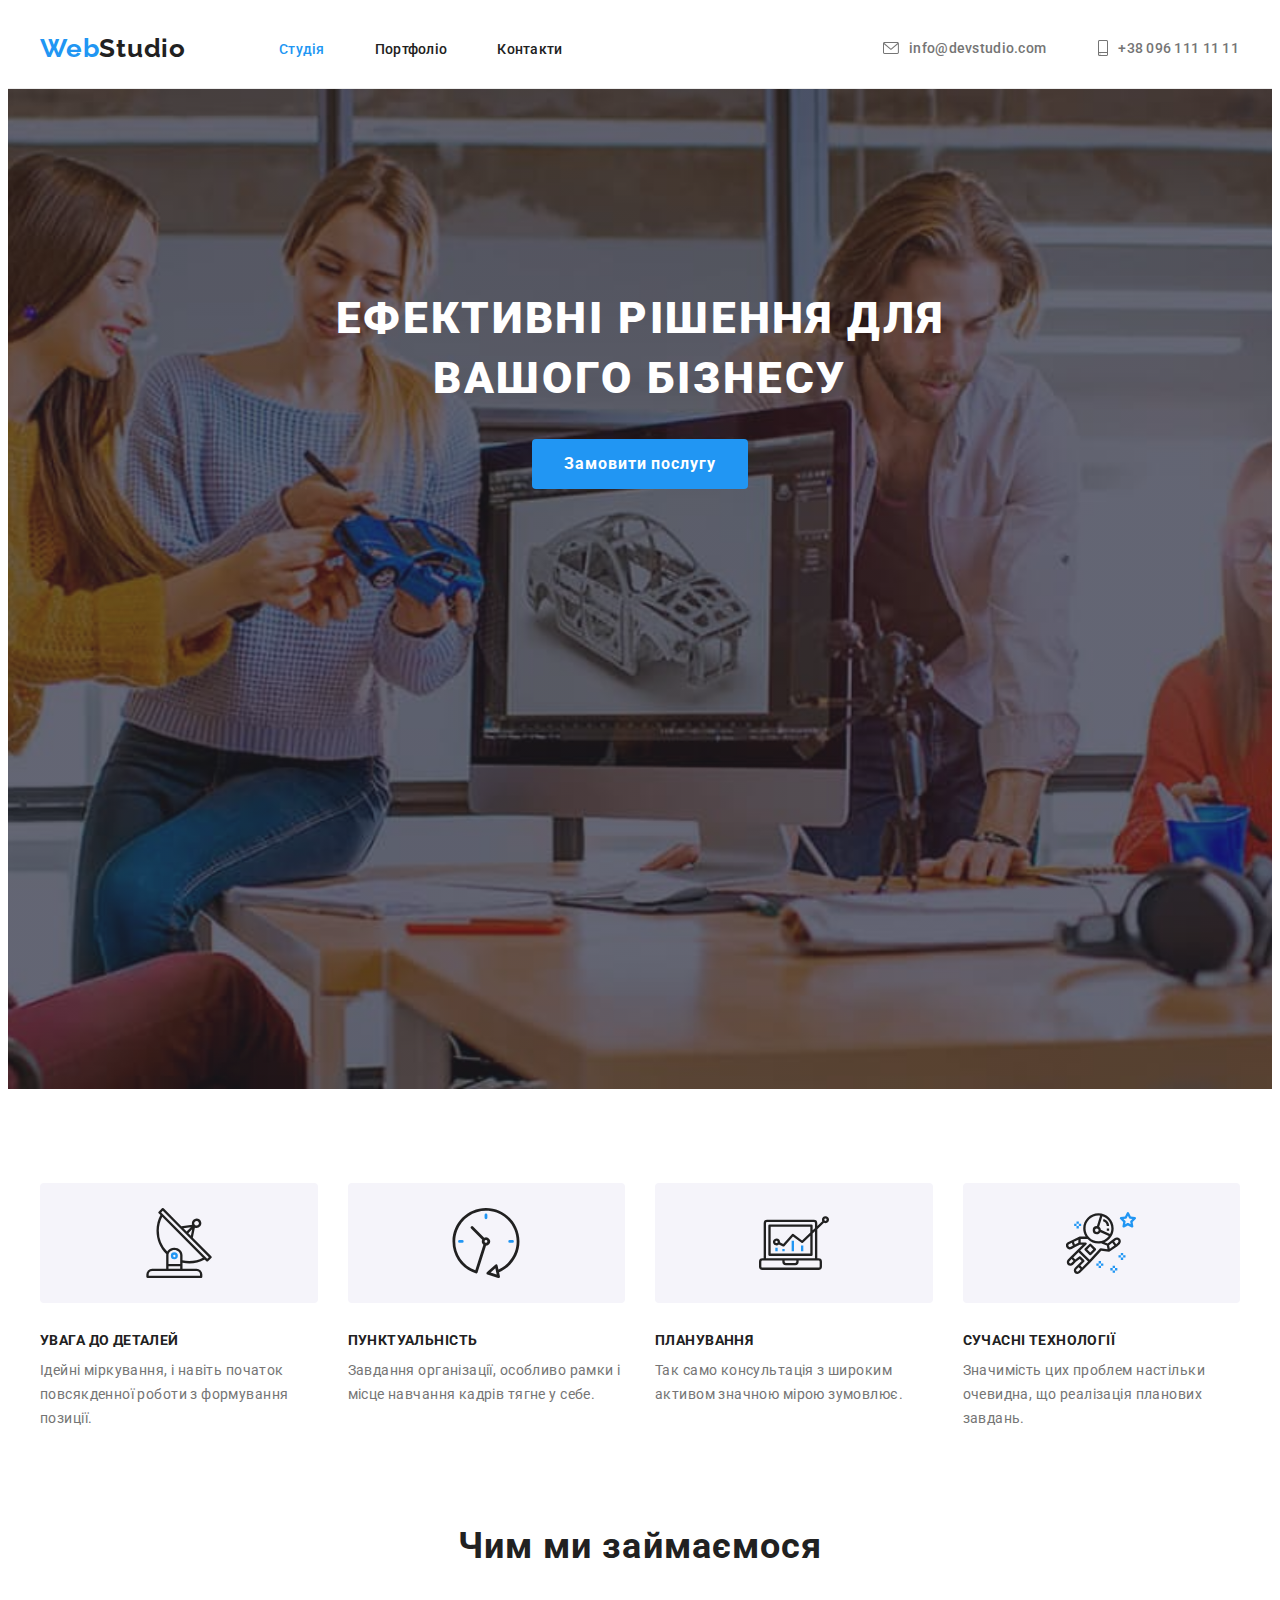
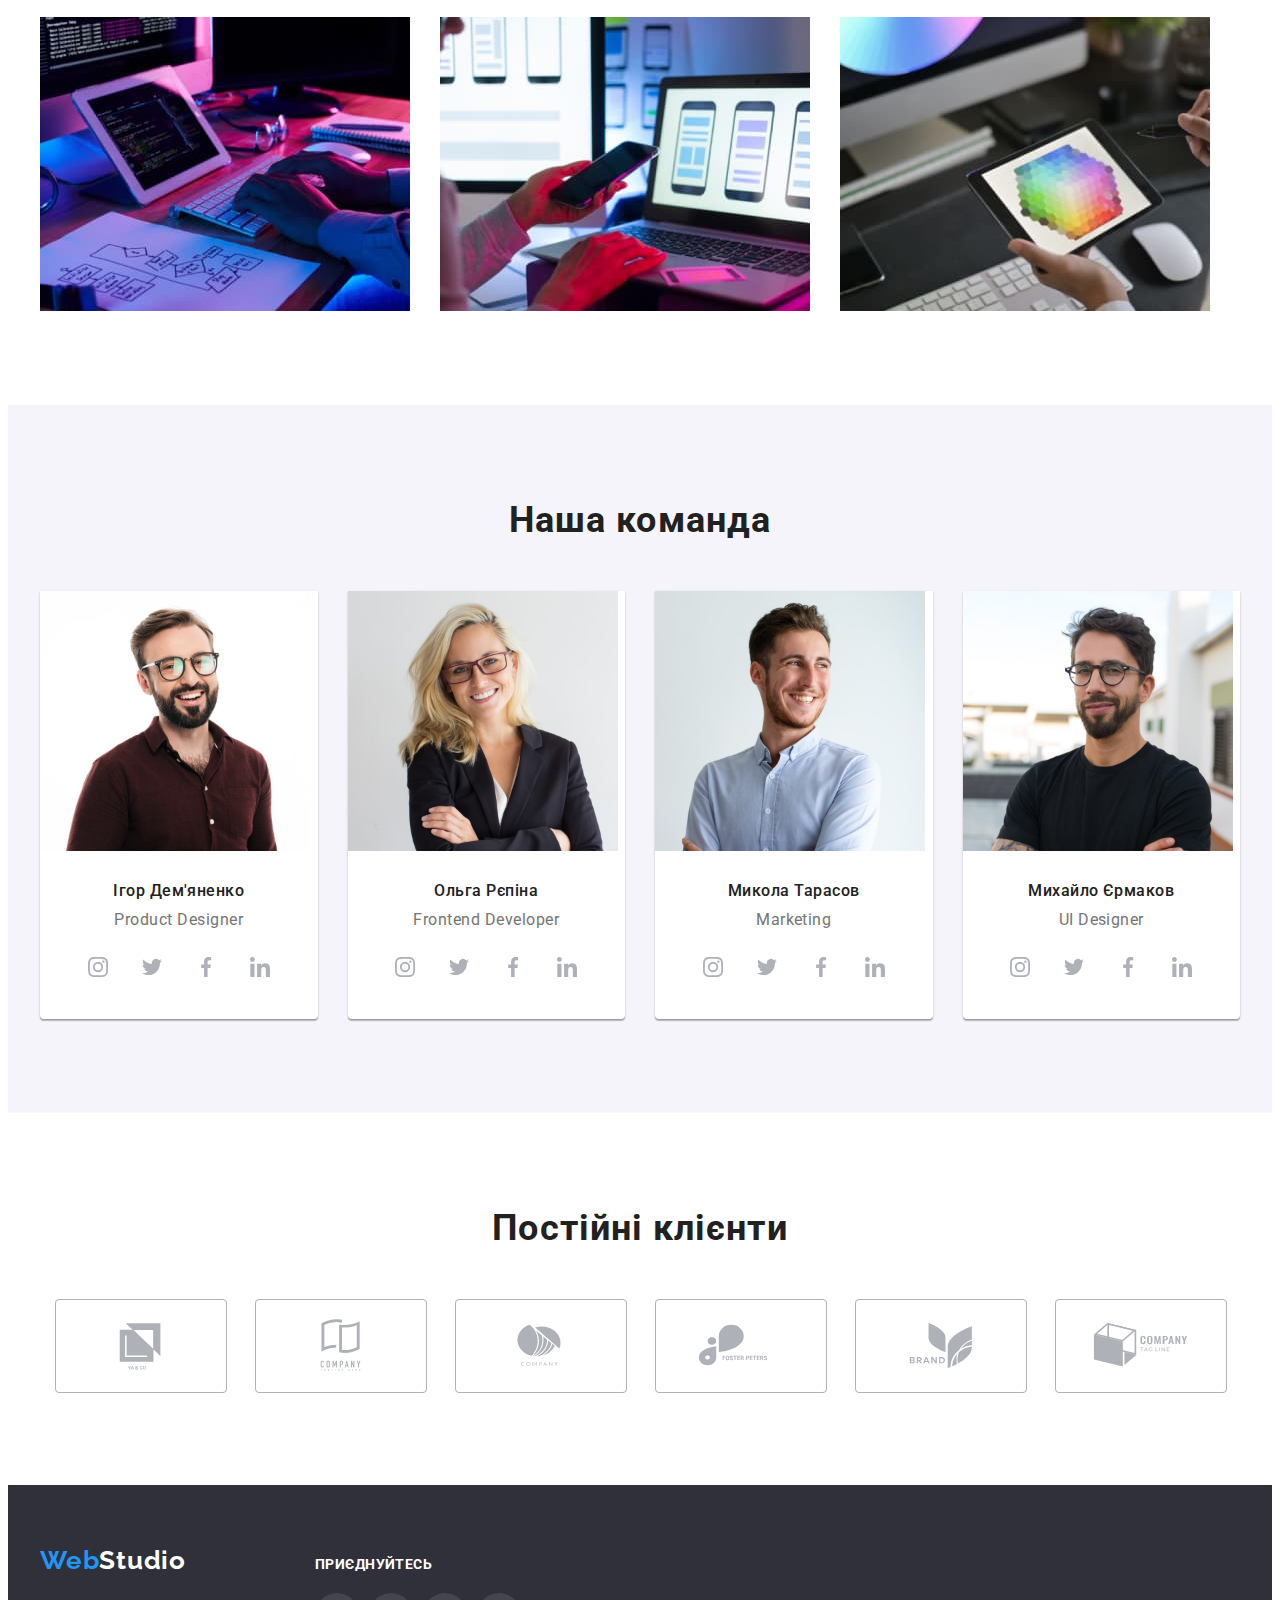
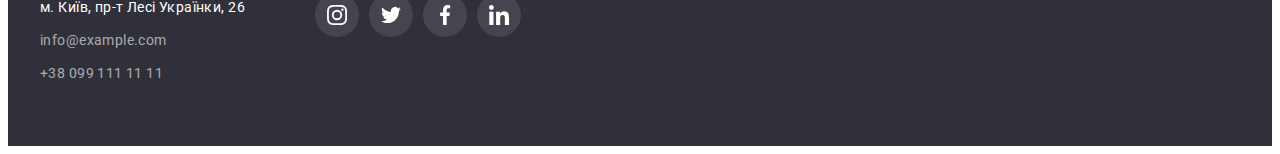
==== index.html @ 81ada2a5 "adds initial files" ====
<!DOCTYPE html>
<html lang="uk">
  <head>
    <meta charset="utf-8" />
    <meta http-equiv="x-ua-compatible" content="ie=edge" />
    <meta name="viewport" content="width=device-width, initial-scale=1.0" />
    <title>WebStudio</title>
    <link rel="preconnect" href="https://fonts.googleapis.com" />
    <link rel="preconnect" href="https://fonts.gstatic.com" crossorigin />
    <link
      href="https://fonts.googleapis.com/css2?family=Raleway:wght@700&family=Roboto:wght@400;500;700;900&display=swap"
      rel="stylesheet"
    />
    <link
      rel="stylesheet"
      href="https://cdnjs.cloudflare.com/ajax/libs/modern-normalize/1.1.0/modern-normalize.min.css"
      integrity="sha512-wpPYUAdjBVSE4KJnH1VR1HeZfpl1ub8YT/NKx4PuQ5NmX2tKuGu6U/JRp5y+Y8XG2tV+wKQpNHVUX03MfMFn9Q=="
      crossorigin="anonymous"
      referrerpolicy="no-referrer"
    />
    <link rel="stylesheet" href="./css/styles.css" />
  </head>
  <body>
    <!-- header -->

    <header class="page-header">
      <div class="container page-header-container">
        <nav class="page-nav">
          <a class="logo link" href="./index.html"><span class="accent">Web</span>Studio</a>
          <ul class="menu list">
            <li class="menu-item">
              <a class="menu-link current link" href="./index.html">Студія</a>
            </li>
            <li class="menu-item">
              <a class="menu-link link" href="./portfolio.html">Портфоліо</a>
            </li>
            <li class="menu-item"><a class="menu-link link" href="./index.html">Контакти</a></li>
          </ul>
        </nav>
        <ul class="contact list">
          <li class="contact-item">
            <a class="contact-link link" href="mailto:info@devstudio.com">
              <svg class="contact-icon" width="16" height="12">
                <use href="./images/sprite.svg#icon-envelope"></use>
              </svg>
              info@devstudio.com</a
            >
          </li>
          <li class="contact-item">
            <a class="contact-link link" href="tel:+380961111111">
              <svg class="contact-icon" width="10" height="16">
                <use href="./images/sprite.svg#icon-smartphone"></use>
              </svg>
              +38 096 111 11 11</a
            >
          </li>
        </ul>
      </div>
    </header>

    <main>
      <!-- hero -->
      <section class="hero">
        <div class="container">
          <h1 class="hero-title">Ефективні рішення для вашого бізнесу</h1>
          <button class="btn" type="button">Замовити послугу</button>
        </div>
      </section>

      <!-- qualities -->
      <section class="qualities section">
        <div class="container">
          <ul class="qualities-container list">
            <li class="qualities-item icon-antenna">
              <div class="qualities-icon-box">
                <svg class="qualities-icon">
                  <use href="./images/sprite.svg#icon-antenna"></use>
                </svg>
              </div>
              <h3 class="qualities-subtitle">Увага до деталей</h3>
              <p class="qualities-text">
                Ідейні міркування, і навіть початок повсякденної роботи з формування позиції.
              </p>
            </li>
            <li class="qualities-item">
              <div class="qualities-icon-box">
                <svg class="qualities-icon">
                  <use href="./images/sprite.svg#icon-clock"></use>
                </svg>
              </div>
              <h3 class="qualities-subtitle">Пунктуальність</h3>
              <p class="qualities-text">
                Завдання організації, особливо рамки і місце навчання кадрів тягне у себе.
              </p>
            </li>
            <li class="qualities-item">
              <div class="qualities-icon-box">
                <svg class="qualities-icon">
                  <use href="./images/sprite.svg#icon-diagram"></use>
                </svg>
              </div>
              <h3 class="qualities-subtitle">Планування</h3>
              <p class="qualities-text">
                Так само консультація з широким активом значною мірою зумовлює.
              </p>
            </li>
            <li class="qualities-item">
              <div class="qualities-icon-box">
                <svg class="qualities-icon">
                  <use href="./images/sprite.svg#icon-astronaut"></use>
                </svg>
              </div>
              <h3 class="qualities-subtitle">Сучасні технології</h3>
              <p class="qualities-text">
                Значимість цих проблем настільки очевидна, що реалізація планових завдань.
              </p>
            </li>
          </ul>
        </div>
      </section>

      <!-- what we do -->
      <section class="specialty">
        <div class="container">
          <h2 class="title">Чим ми займаємося</h2>
          <ul class="specialty-container list">
            <li>
              <img src="./images/box-1.jpg" alt="Десктопні програми" width="370" />
            </li>
            <li>
              <img src="./images/box-2.jpg" alt="Мобільні додатки" width="370" />
            </li>
            <li>
              <img src="./images/box-3.jpg" alt="Дизайнерські рішення" width="370" />
            </li>
          </ul>
        </div>
      </section>

      <!-- team -->
      <section class="team section">
        <div class="container">
          <h2 class="title">Наша команда</h2>
          <ul class="team-container list">
            <li class="team-card">
              <img src="./images/img-1.jpg" alt="Фото Ігора Дем'яненко" width="270" />
              <div class="team-card-description">
                <h3 class="team-subtitle">Ігор Дем'яненко</h3>
                <p class="team-text">Product Designer</p>
                <ul class="social-list list">
                  <li class="team-social-item">
                    <a
                      class="team-social-link link"
                      href="https://www.instagram.com/"
                      target="_blank"
                      rel="noopener noreferrer nofollow"
                    >
                      <svg class="team-social-icon">
                        <use href="./images/sprite.svg#icon-instagram"></use>
                      </svg>
                    </a>
                  </li>
                  <li class="team-social-item">
                    <a
                      class="team-social-link link"
                      href="https://twitter.com"
                      target="_blank"
                      rel="noopener noreferrer nofollow"
                      ><svg class="team-social-icon">
                        <use href="./images/sprite.svg#icon-twitter"></use></svg></a>
                  </li>
                  <li class="team-social-item">
                    <a
                      class="team-social-link link"
                      href="https://www.facebook.com/"
                      target="_blank"
                      rel="noopener noreferrer nofollow"
                      ><svg class="team-social-icon">
                        <use href="./images/sprite.svg#icon-facebook"></use></svg></a>
                  </li>
                  <li class="team-social-item">
                    <a
                      class="team-social-link link"
                      href="https://www.linkedin.com/"
                      target="_blank"
                      rel="noopener noreferrer nofollow"
                      ><svg class="team-social-icon">
                        <use href="./images/sprite.svg#icon-linkedin"></use></svg></a>
                  </li>
                </ul>
              </div>
            </li>
            <li class="team-card">
              <img src="./images/img-2.jpg" alt="Фото Ольги Рєпіної" width="270" />
              <div class="team-card-description">
                <h3 class="team-subtitle">Ольга Рєпіна</h3>
                <p class="team-text">Frontend Developer</p>
                <ul class="social-list list">
                  <li class="team-social-item">
                    <a
                      class="team-social-link link"
                      href="https://www.instagram.com/"
                      target="_blank"
                      rel="noopener noreferrer nofollow"
                    >
                      <svg class="team-social-icon">
                        <use href="./images/sprite.svg#icon-instagram"></use></svg></a>
                  </li>
                  <li class="team-social-item">
                    <a
                      class="team-social-link link"
                      href="https://twitter.com"
                      target="_blank"
                      rel="noopener noreferrer nofollow"
                      ><svg class="team-social-icon">
                        <use href="./images/sprite.svg#icon-twitter"></use></svg></a>
                  </li>
                  <li class="team-social-item">
                    <a
                      class="team-social-link link"
                      href="https://www.facebook.com/"
                      target="_blank"
                      rel="noopener noreferrer nofollow"
                      ><svg class="team-social-icon">
                        <use href="./images/sprite.svg#icon-facebook"></use></svg></a>
                  </li>
                  <li class="team-social-item">
                    <a
                      class="team-social-link link"
                      href="https://www.linkedin.com/"
                      target="_blank"
                      rel="noopener noreferrer nofollow"
                      ><svg class="team-social-icon">
                        <use href="./images/sprite.svg#icon-linkedin"></use></svg></a>
                  </li>
                </ul>
              </div>
            </li>
            <li class="team-card">
              <img src="./images/img-3.jpg" alt="Фото Миколи Тарасова" width="270" />
              <div class="team-card-description">
                <h3 class="team-subtitle">Микола Тарасов</h3>
                <p class="team-text">Marketing</p>
                <ul class="social-list list">
                  <li class="team-social-item">
                    <a
                      class="team-social-link link"
                      href="https://www.instagram.com/"
                      target="_blank"
                      rel="noopener noreferrer nofollow"
                    >
                      <svg class="team-social-icon">
                        <use href="./images/sprite.svg#icon-instagram"></use></svg></a>
                  </li>
                  <li class="team-social-item">
                    <a
                      class="team-social-link link"
                      href="https://twitter.com"
                      target="_blank"
                      rel="noopener noreferrer nofollow"
                      ><svg class="team-social-icon">
                        <use href="./images/sprite.svg#icon-twitter"></use>
                      </svg>
                    </a>
                  </li>
                  <li class="team-social-item">
                    <a
                      class="team-social-link link"
                      href="https://www.facebook.com/"
                      target="_blank"
                      rel="noopener noreferrer nofollow"
                      ><svg class="team-social-icon">
                        <use href="./images/sprite.svg#icon-facebook"></use>
                      </svg>
                    </a>
                  </li>
                  <li class="team-social-item">
                    <a
                      class="team-social-link link"
                      href="https://www.linkedin.com/"
                      target="_blank"
                      rel="noopener noreferrer nofollow"
                      ><svg class="team-social-icon">
                        <use href="./images/sprite.svg#icon-linkedin"></use>
                      </svg>
                    </a>
                  </li>
                </ul>
              </div>
            </li>
            <li class="team-card">
              <img src="./images/img-4.jpg" alt="Фото Михайла Єрмакова" width="270" />
              <div class="team-card-description">
                <h3 class="team-subtitle">Михайло Єрмаков</h3>
                <p class="team-text">UI Designer</p>
                <ul class="social-list list">
                  <li class="team-social-item">
                    <a
                      class="team-social-link link"
                      href="https://www.instagram.com/"
                      target="_blank"
                      rel="noopener noreferrer nofollow"
                    >
                      <svg class="team-social-icon">
                        <use href="./images/sprite.svg#icon-instagram"></use>
                      </svg>
                    </a>
                  </li>
                  <li class="team-social-item">
                    <a
                      class="team-social-link link"
                      href="https://twitter.com"
                      target="_blank"
                      rel="noopener noreferrer nofollow"
                      ><svg class="team-social-icon">
                        <use href="./images/sprite.svg#icon-twitter"></use>
                      </svg>
                    </a>
                  </li>
                  <li class="team-social-item">
                    <a
                      class="team-social-link link"
                      href="https://www.facebook.com/"
                      target="_blank"
                      rel="noopener noreferrer nofollow"
                      ><svg class="team-social-icon">
                        <use href="./images/sprite.svg#icon-facebook"></use>
                      </svg>
                    </a>
                  </li>
                  <li class="team-social-item">
                    <a
                      class="team-social-link link"
                      href="https://www.linkedin.com/"
                      target="_blank"
                      rel="noopener noreferrer nofollow"
                      ><svg class="team-social-icon">
                        <use href="./images/sprite.svg#icon-linkedin"></use>
                      </svg>
                    </a>
                  </li>
                </ul>
              </div>
            </li>
          </ul>
        </div>
      </section>

      <!-- clients -->
      <section class="clients section">
        <div class="container">
          <h2 class="title">Постійні клієнти</h2>
          <ul class="clients-list list">
            <li class="clients-item">
              <a
                class="clients-link link"
                href="./index.html"
                target="_blank"
                rel="noopener noreferrer nofollow"
              >
                <svg class="clients-icon">
                  <use href="./images/sprite.svg#icon-client-1"></use>
                </svg>
              </a>
            </li>
            <li class="clients-item">
              <a
                class="clients-link link"
                href="./index.html"
                target="_blank"
                rel="noopener noreferrer nofollow"
                ><svg class="clients-icon">
                  <use href="./images/sprite.svg#icon-client-2"></use>
                </svg>
              </a>
            </li>
            <li class="clients-item">
              <a
                class="clients-link link"
                href="./index.html"
                target="_blank"
                rel="noopener noreferrer nofollow"
                ><svg class="clients-icon">
                  <use href="./images/sprite.svg#icon-client-3"></use>
                </svg>
              </a>
            </li>
            <li class="clients-item">
              <a
                class="clients-link link"
                href="./index.html"
                target="_blank"
                rel="noopener noreferrer nofollow"
                ><svg class="clients-icon">
                  <use href="./images/sprite.svg#icon-client-4"></use>
                </svg>
              </a>
            </li>
            <li class="clients-item">
              <a
                class="clients-link link"
                href="./index.html"
                target="_blank"
                rel="noopener noreferrer nofollow"
                ><svg class="clients-icon">
                  <use href="./images/sprite.svg#icon-client-5"></use>
                </svg>
              </a>
            </li>
            <li class="clients-item">
              <a
                class="clients-link link"
                href="./index.html"
                target="_blank"
                rel="noopener noreferrer nofollow"
                ><svg class="clients-icon">
                  <use href="./images/sprite.svg#icon-client-6"></use>
                </svg>
              </a>
            </li>
          </ul>
        </div>
      </section>
    </main>

    <!-- footer -->

    <footer class="page-footer">
      <div class="container">
        <div class="page-footer-container">
          <a class="logo link" href="./index.html"><span class="accent">Web</span>Studio</a>
          <address class="address">
            <ul class="footer-contact list">
              <li class="footer-contact-item">
                <a
                  class="footer-address-link link"
                  href="https://goo.gl/maps/CPtrU1FHBa2aNyZL9"
                  target="_blank"
                  rel="noopener noreferrer nofollow"
                  >м. Київ, пр-т Лесі Українки, 26</a
                >
              </li>
              <li class="footer-contact-item">
                <a class="footer-contact-link link" href="mailto:info@example.com"
                  >info@example.com</a
                >
              </li>
              <li class="footer-contact-item">
                <a class="footer-contact-link link" href="tel:+380991111111">+38 099 111 11 11</a>
              </li>
            </ul>
          </address>
        </div>
        <div class="social">
          <p class="social-subtitle">Приєднуйтесь</p>
          <ul class="social-list list">
            <li class="social-item">
              <a
                class="social-link instagram link"
                href="https://www.instagram.com/"
                target="_blank"
                rel="noopener noreferrer nofollow"
              >
                <svg class="social-icon">
                  <use href="./images/sprite.svg#icon-instagram"></use>
                </svg>
              </a>
            </li>
            <li class="social-item">
              <a
                class="social-link twitter link"
                href="https://twitter.com"
                target="_blank"
                rel="noopener noreferrer nofollow"
                ><svg class="social-icon">
                  <use href="./images/sprite.svg#icon-twitter"></use>
                </svg>
              </a>
            </li>
            <li class="social-item">
              <a
                class="social-link facebook link"
                href="https://www.facebook.com/"
                target="_blank"
                rel="noopener noreferrer nofollow"
                ><svg class="social-icon">
                  <use href="./images/sprite.svg#icon-facebook"></use>
                </svg>
              </a>
            </li>
            <li class="social-item">
              <a
                class="social-link linkedin link"
                href="https://www.linkedin.com/"
                target="_blank"
                rel="noopener noreferrer nofollow"
                ><svg class="social-icon">
                  <use href="./images/sprite.svg#icon-linkedin"></use>
                </svg>
              </a>
            </li>
          </ul>
        </div>
      </div>
    </footer>
  </body>
</html>
---- css/styles.css ----
:root {
  --primary-font: Roboto, sans-serif;
  --secondary-font: Raleway, sans-serif;
  --primary-text-color: #757575;
  --title-text-color: #212121;
  --accent-text-color: #ffffff;
  --accent-color: #2196f3;
  --accent-color-hover: #188ce8;
  --primary-bg-color: #ffffff;
  --dark-bg-color: #2f303a;
  --grey-bg-color: #f5f4fa;
  --black-color: #000000;
  --grey-color-first: #eeeeee;
  --grey-color-second: #ececec;
  --icons-color: #afb1b8;
  --icons-background: rgba(255, 255, 255, 0.1);
}

body {
  font-family: var(--primary-font);
  color: var(--primary-text-color);
  background-color: var(--primary-bg-color);
}

/* ========== properties reset ========== */

h1,
h2,
h3,
h4,
p {
  margin-top: 0;
  margin-bottom: 0;
}

ul,
ol {
  margin-top: 0;
  margin-bottom: 0;
  padding-left: 0;
}

.link {
  text-decoration: none;
}

.address {
  font-style: normal;
}

.list {
  list-style: none;
}

img {
  display: block;
  max-width: 100%;
}

button {
  font-family: inherit;
  cursor: pointer;
}

.section {
  padding-top: 94px;
  padding-bottom: 94px;
}

.container {
  width: 1200px;
  margin-left: auto;
  margin-right: auto;
  padding-left: 15px;
  padding-right: 15px;
}

.title {
  margin-bottom: 50px;
  font-size: 36px;
  line-height: 1.17;
  text-align: center;
  letter-spacing: 0.03em;
  color: var(--title-text-color);
}

/* ========== header ========== */
/* ========== logo ========== */

.logo {
  font-family: var(--secondary-font);
  font-weight: 700;
  font-size: 26px;
  line-height: 1.19;
  letter-spacing: 0.03em;
  color: var(--title-text-color);
}

.accent {
  color: var(--accent-color);
}

/* ========== menu ========== */

.menu-link {
  font-weight: 500;
  font-size: 14px;
  line-height: 1.14;
  letter-spacing: 0.02em;
  color: var(--title-text-color);
}

.menu-link:hover,
.menu-link:focus {
  color: var(--accent-color);
}

.current {
  color: var(--accent-color);
}

/* ========== contact ========== */

.page-header {
  border-bottom: 1px solid var(--grey-color-second);
}

.page-header .contact-link {
  font-weight: 500;
  font-size: 14px;
  line-height: 16px;
  letter-spacing: 0.02em;
  color: var(--primary-text-color);
}

.page-header .contact-link:hover,
.page-header .contact-link:focus {
  color: var(--accent-color);
}

.page-header-container {
  height: 80px;
  display: flex;
  align-items: center;
}

.page-nav {
  display: flex;
  align-items: center;
}

.menu {
  display: flex;
  align-items: center;
  column-gap: 50px;
  margin-left: 93px;
}

.contact {
  display: flex;
  align-items: center;
  column-gap: 50px;
  margin-left: auto;
}

.contact-link {
  padding: 1px; 
  display: flex;
  align-items: center;
  column-gap: 10px;
}

.contact-icon {
  fill: currentColor;
}

/* ========== hero ========== */

.hero {
  height: 600px;
  max-width: 1600px;
  margin-left: auto;
  margin-right: auto;
  padding-top: 200px;
  padding-bottom: 200px;
  background-color: #c4c4c4;
  background-image: linear-gradient(to top, rgba(47, 48, 58, 0.4), rgba(47, 48, 58, 0.4)),
    url('../images/hero.jpg');
  background-repeat: no-repeat;
  background-position: center;
  background-size: cover;
}

.hero-title {
  width: 696px;
  margin: 0 auto 30px auto;
  font-weight: 900;
  font-size: 44px;
  line-height: 1.36;
  text-align: center;
  letter-spacing: 0.06em;
  text-transform: uppercase;
  color: var(--accent-text-color);
}

.btn {
  display: block;
  margin-left: auto;
  margin-right: auto;
  padding: 10px 32px;
  font-weight: 700;
  font-size: 16px;
  line-height: 1.88;
  letter-spacing: 0.06em;
  color: var(--accent-text-color);
  border-radius: 4px;
  background-color: var(--accent-color);
  border: none;
}

.btn:hover,
.btn:focus {
  color: var(--accent-text-color);
  background-color: #188ce8;
  border: none;
}

.filter-btn {
  padding: 6px 22px;
  font-weight: 500;
  font-size: 16px;
  line-height: 1.62;
  text-align: center;
  letter-spacing: 0.03em;
  color: var(--title-text-color);
  border-radius: 4px;
  background-color: var(--grey-bg-color);
  border: none;
}

.filter-btn:hover,
.filter-btn:focus {
  color: var(--accent-text-color);
  background-color: var(--accent-color);
  box-shadow: 0px 3px 1px rgba(0, 0, 0, 0.1), 0px 1px 2px rgba(0, 0, 0, 0.08),
    0px 2px 2px rgba(0, 0, 0, 0.12);
  border: none;
  border-radius: 4px;
}

/* ========== qualities ========== */

.qualities-container {
  display: flex;
  column-gap: 30px;
}

.qualities-item {
  flex-basis: calc((100% - 90px) / 4);
}

.qualities-icon-box {
width: 100%;
height: 120px;
display: inline-flex;
justify-content: center;
align-items: center;
margin-bottom: 30px;
background-color: var(--grey-bg-color);
border-radius: 4px;
}

.qualities-icon {
  width: 70px;
  height: 70px;
}

.qualities-subtitle {
  margin-bottom: 10px;
  font-size: 14px;
  line-height: 1.14;
  letter-spacing: 0.03em;
  text-transform: uppercase;
  color: var(--title-text-color);
}

.qualities-text {
  font-size: 14px;
  line-height: 1.71;
  letter-spacing: 0.03em;
}

/* ========== what we do ========== */

.specialty {
  padding-bottom: 94px;
}

.specialty-container {
  display: flex;
  column-gap: 30px;
}

/* ========== team ========== */

.team {
  background-color: var(--grey-bg-color);
}

.team-container {
  display: flex;
  flex-wrap: wrap;
  column-gap: 30px;
}

.team-card {
  flex-basis: calc((100% - 90px) / 4);
  background-color: var(--primary-bg-color);
  box-shadow: 0px 1px 3px rgba(0, 0, 0, 0.12), 0px 1px 1px rgba(0, 0, 0, 0.14),
    0px 2px 1px rgba(0, 0, 0, 0.2);
  border-radius: 0px 0px 4px 4px;
}

.team-card-description {
  padding-top: 30px;
  padding-bottom: 30px;
}

.team-subtitle {
  margin-bottom: 10px;
  text-align: center;
  font-size: 16px;
  font-weight: 500;
  line-height: 1.19;
  letter-spacing: 0.03em;
  color: var(--title-text-color);
}

.team-text {
  margin-bottom: 16px;
  text-align: center;
  font-size: 16px;
  line-height: 1.19;
  letter-spacing: 0.03em;
  color: var(--primary-text-color);
}

/* ========== clients ========== */

.clients-list {
  display: flex;
  justify-content: center;
  gap: 30px;
}

.clients-item {
  width: 170px;
  height: 92px;
}

.clients-link {
  display: flex;
  justify-content: center;
  align-items: center;
  width: 100%;
  height: 100%;
  border: 1px solid currentColor;
  border-radius: 4px;
  color: var(--icons-color);
}

.clients-link:hover,
.clients-link:focus {
  color: var(--accent-color);
}

.clients-icon {
  width: 106px;
  height: 60px;
  fill: currentColor;
}

/* ========== portfolio ========== */

.visually-hidden {
  position: absolute;
  white-space: nowrap;
  width: 1px;
  height: 1px;
  overflow: hidden;
  border: 0;
  padding: 0;
  clip: rect(0 0 0 0);
  clip-path: inset(50%);
  margin: -1px;
}

.filter-list {
  margin-bottom: 50px;
  display: flex;
  justify-content: center;
  column-gap: 8px;
}

.portfolio-list {
  display: flex;
  flex-wrap: wrap;
  justify-content: center;
  gap: 30px;
}

.portfolio-item {
  flex-basis: calc((100% - 60px) / 3);
}

.portfolio-link {
  display: block;
}

.portfolio-link:hover,
.portfolio-link:focus  {
  box-shadow: 0px 1px 1px rgba(0, 0, 0, 0.12), 0px 4px 4px rgba(0, 0, 0, 0.06),
    1px 4px 6px rgba(0, 0, 0, 0.16);
}

.portfolio-item-description {
  padding: 20px 24px;
  border: 1px solid var(--grey-color-first);
  border-top: none;
}

.portfolio-subtitle {
  margin-bottom: 4px;
  font-size: 18px;
  line-height: 2;
  letter-spacing: 0.06em;
  color: var(--title-text-color);
}

.portfolio-text {
  font-size: 16px;
  line-height: 1.88;
  letter-spacing: 0.03em;
  color: var(--primary-text-color);
}

/* ========== footer ========== */

.page-footer {
  padding-top: 60px;
  padding-bottom: 60px;
  background-color: var(--dark-bg-color);
}

.page-footer > .container {
  display: flex;
  align-items: baseline;
}

.page-footer .logo {
  color: var(--accent-text-color);
}

.address {
  margin-top: 20px;
}

.footer-contact-item:not(:last-child) {
  margin-bottom: 9px;
}

.footer-address-link,
.footer-contact-link {
  font-size: 14px;
  line-height: 1.71;
  letter-spacing: 0.03em;
  color: rgba(255, 255, 255, 0.6);
}

.footer-address-link {
  color: var(--accent-text-color);
}

.footer-address-link:hover,
.footer-address-link:focus,
.footer-contact-link:hover,
.footer-contact-link:focus {
  color: var(--accent-color);
}

.page-footer-container {
  margin-right: 70px;
}

/* ========== social ========== */

.social-subtitle {
  margin-bottom: 20px;
  font-size: 14px;
  font-weight: 700;
  line-height: 1.14;
  letter-spacing: 0.03em;
  text-transform: uppercase;
  color: var(--accent-text-color);
}

.social-list {
  display: flex;
  flex-wrap: wrap;
  justify-content: center;
  column-gap: 10px;
}
.social-item {
  width: 44px;
  height: 44px;
}
.social-link {
  width: 100%;
  height: 100%;
  display: inline-flex;
  justify-content: center;
  align-items: center;
  color: var(--accent-text-color);
  background-color: var(--icons-background);
  border-radius: 50%;
}

.social-link:hover,
.social-link:focus {
  background-color: var(--accent-color);
  border-radius: 50%;
}

.social-icon {
  width: 20px;
  height: 20px;
  fill: currentColor;
}

.team-social-item {
  width: 44px;
  height: 44px;
}

.team-social-link {
  width: 100%;
  height: 100%;
  display: inline-flex;
  justify-content: center;
  align-items: center;
  color: var(--icons-color);
  border-radius: 50%;
}

.team-social-link:hover,
.team-social-link:focus {
  color: var(--accent-text-color);
  background-color: var(--accent-color);
}

.team-social-icon {
  width: 20px;
  height: 20px;
  fill: currentColor;
}
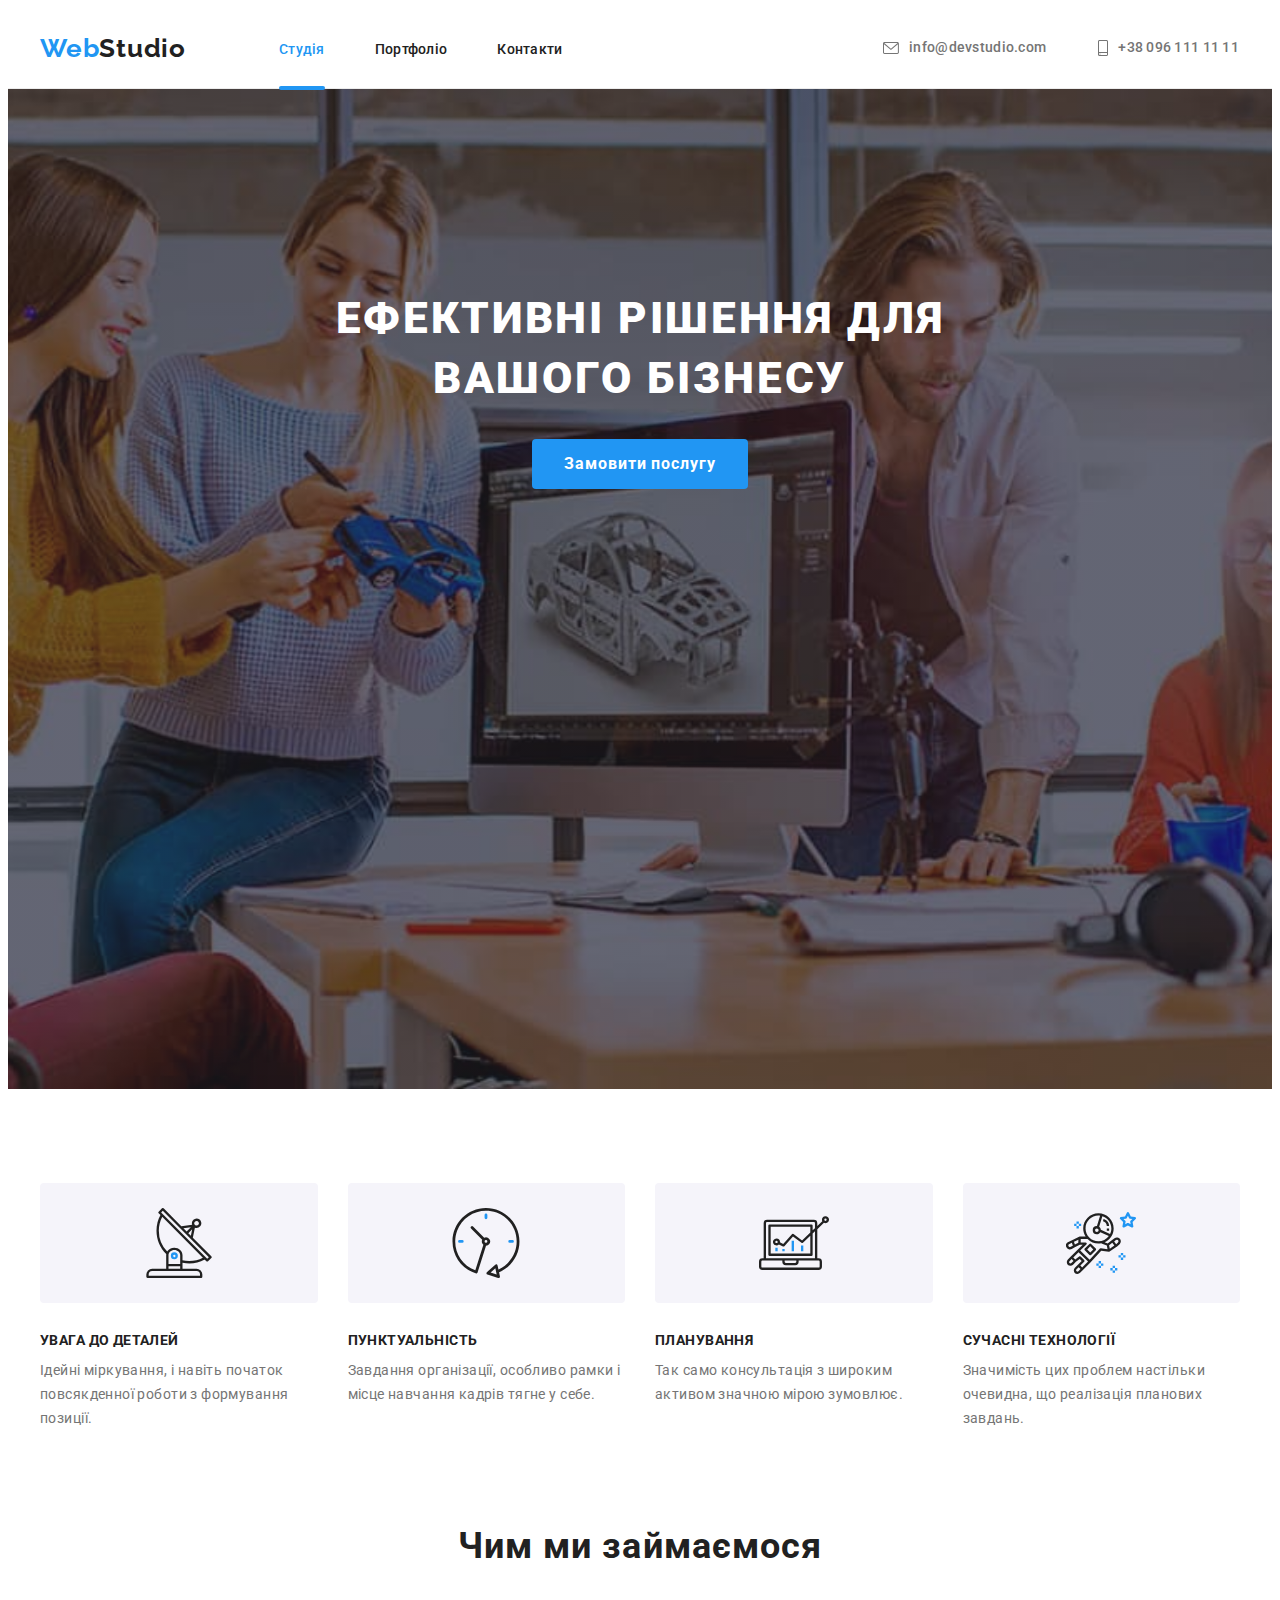
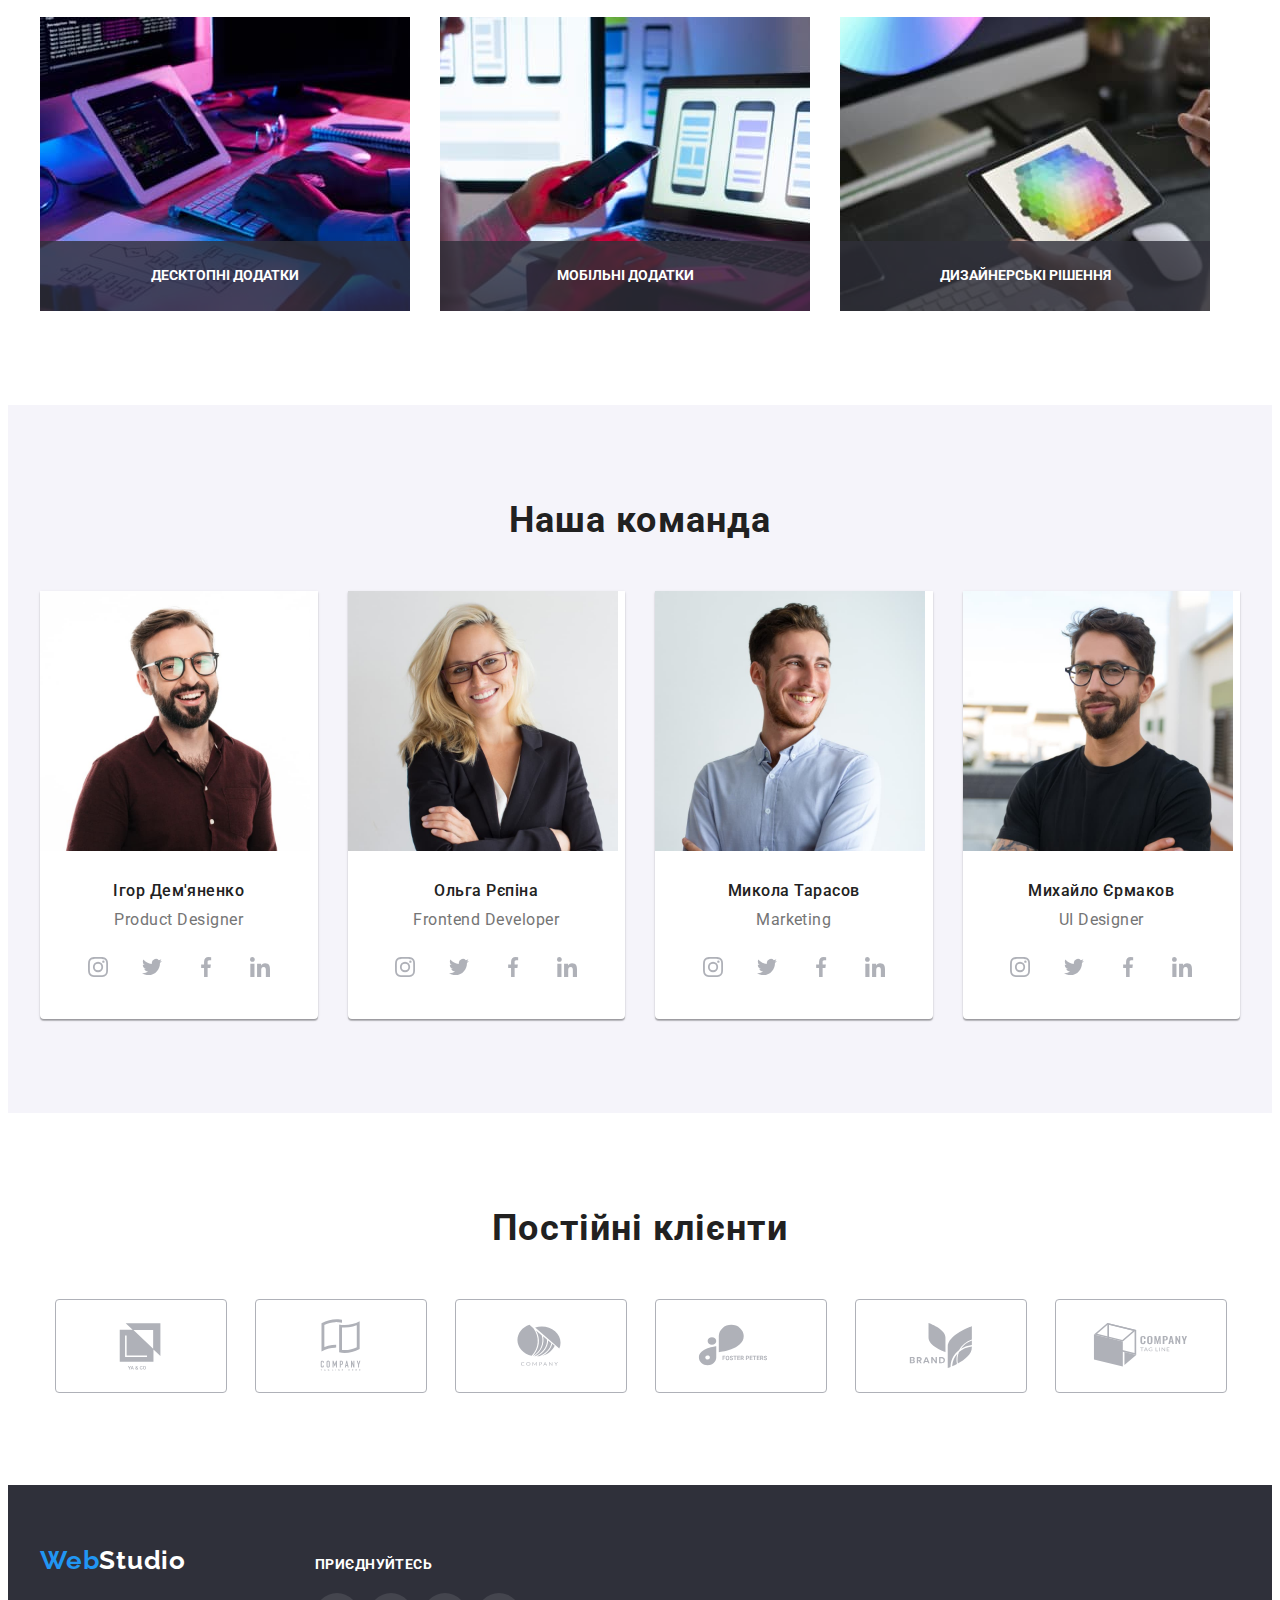
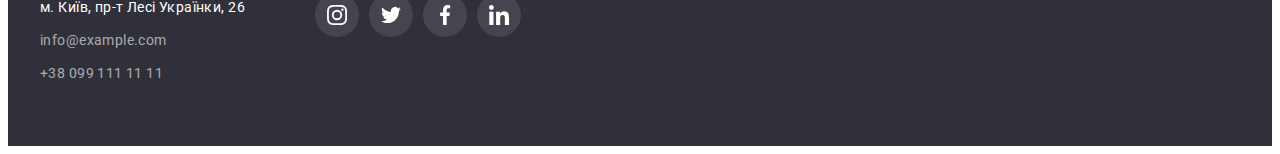
==== commit d788dcc2: "adds positioned elements" ====
--- a/index.html
+++ b/index.html
@@ -124,14 +124,23 @@
         <div class="container">
           <h2 class="title">Чим ми займаємося</h2>
           <ul class="specialty-container list">
-            <li>
-              <img src="./images/box-1.jpg" alt="Десктопні програми" width="370" />
-            </li>
-            <li>
-              <img src="./images/box-2.jpg" alt="Мобільні додатки" width="370" />
-            </li>
-            <li>
-              <img src="./images/box-3.jpg" alt="Дизайнерські рішення" width="370" />
+            <li class="specialty-item">
+              <div class="specialty-thumb">
+                <img src="./images/box-1.jpg" alt="Десктопні додатки" width="370" />
+                <p class="specialty-description">Десктопні додатки</p>
+              </div>
+            </li>
+            <li class="specialty-item">
+              <div class="specialty-thumb">
+                <img src="./images/box-2.jpg" alt="Мобільні додатки" width="370" />
+                <p class="specialty-description">Мобільні додатки</p>
+              </div>
+            </li>
+            <li class="specialty-item">
+              <div class="specialty-thumb">
+                <img src="./images/box-3.jpg" alt="Дизайнерські рішення" width="370" />
+                <p class="specialty-description">Дизайнерські рішення</p>
+              </div>
             </li>
           </ul>
         </div>
@@ -167,7 +176,8 @@
                       target="_blank"
                       rel="noopener noreferrer nofollow"
                       ><svg class="team-social-icon">
-                        <use href="./images/sprite.svg#icon-twitter"></use></svg></a>
+                        <use href="./images/sprite.svg#icon-twitter"></use></svg
+                    ></a>
                   </li>
                   <li class="team-social-item">
                     <a
@@ -176,7 +186,8 @@
                       target="_blank"
                       rel="noopener noreferrer nofollow"
                       ><svg class="team-social-icon">
-                        <use href="./images/sprite.svg#icon-facebook"></use></svg></a>
+                        <use href="./images/sprite.svg#icon-facebook"></use></svg
+                    ></a>
                   </li>
                   <li class="team-social-item">
                     <a
@@ -185,7 +196,8 @@
                       target="_blank"
                       rel="noopener noreferrer nofollow"
                       ><svg class="team-social-icon">
-                        <use href="./images/sprite.svg#icon-linkedin"></use></svg></a>
+                        <use href="./images/sprite.svg#icon-linkedin"></use></svg
+                    ></a>
                   </li>
                 </ul>
               </div>
@@ -204,7 +216,8 @@
                       rel="noopener noreferrer nofollow"
                     >
                       <svg class="team-social-icon">
-                        <use href="./images/sprite.svg#icon-instagram"></use></svg></a>
+                        <use href="./images/sprite.svg#icon-instagram"></use></svg
+                    ></a>
                   </li>
                   <li class="team-social-item">
                     <a
@@ -213,7 +226,8 @@
                       target="_blank"
                       rel="noopener noreferrer nofollow"
                       ><svg class="team-social-icon">
-                        <use href="./images/sprite.svg#icon-twitter"></use></svg></a>
+                        <use href="./images/sprite.svg#icon-twitter"></use></svg
+                    ></a>
                   </li>
                   <li class="team-social-item">
                     <a
@@ -222,7 +236,8 @@
                       target="_blank"
                       rel="noopener noreferrer nofollow"
                       ><svg class="team-social-icon">
-                        <use href="./images/sprite.svg#icon-facebook"></use></svg></a>
+                        <use href="./images/sprite.svg#icon-facebook"></use></svg
+                    ></a>
                   </li>
                   <li class="team-social-item">
                     <a
@@ -231,7 +246,8 @@
                       target="_blank"
                       rel="noopener noreferrer nofollow"
                       ><svg class="team-social-icon">
-                        <use href="./images/sprite.svg#icon-linkedin"></use></svg></a>
+                        <use href="./images/sprite.svg#icon-linkedin"></use></svg
+                    ></a>
                   </li>
                 </ul>
               </div>
@@ -250,7 +266,8 @@
                       rel="noopener noreferrer nofollow"
                     >
                       <svg class="team-social-icon">
-                        <use href="./images/sprite.svg#icon-instagram"></use></svg></a>
+                        <use href="./images/sprite.svg#icon-instagram"></use></svg
+                    ></a>
                   </li>
                   <li class="team-social-item">
                     <a
@@ -503,5 +520,6 @@
         </div>
       </div>
     </footer>
+    <!-- <script src="./js/modal.js"></script> -->
   </body>
 </html>
--- a/css/styles.css
+++ b/css/styles.css
@@ -117,6 +117,18 @@
 
 .current {
   color: var(--accent-color);
+  position: relative;
+}
+
+.current::after {
+  content: '';
+  position: absolute;
+  top: 45px;
+  left: 0;
+  width: 100%;
+  height: 4px;
+  border-radius: 2px;
+  background-color: var(--accent-color);
 }
 
 /* ========== contact ========== */
@@ -128,7 +140,7 @@
 .page-header .contact-link {
   font-weight: 500;
   font-size: 14px;
-  line-height: 16px;
+  line-height: 1.14;
   letter-spacing: 0.02em;
   color: var(--primary-text-color);
 }
@@ -164,7 +176,7 @@
 }
 
 .contact-link {
-  padding: 1px; 
+  padding: 1px;
   display: flex;
   align-items: center;
   column-gap: 10px;
@@ -260,14 +272,14 @@
 }
 
 .qualities-icon-box {
-width: 100%;
-height: 120px;
-display: inline-flex;
-justify-content: center;
-align-items: center;
-margin-bottom: 30px;
-background-color: var(--grey-bg-color);
-border-radius: 4px;
+  width: 100%;
+  height: 120px;
+  display: inline-flex;
+  justify-content: center;
+  align-items: center;
+  margin-bottom: 30px;
+  background-color: var(--grey-bg-color);
+  border-radius: 4px;
 }
 
 .qualities-icon {
@@ -299,6 +311,27 @@
 .specialty-container {
   display: flex;
   column-gap: 30px;
+}
+
+.specialty-thumb {
+  position: relative;
+}
+
+.specialty-description {
+  position: absolute;
+  left: 0;
+  bottom: 0;
+  height: 70px;
+  width: 100%;
+  display: flex;
+  justify-content: center;
+  align-items: center;
+  font-weight: 700;
+  font-size: 14px;
+  line-height: 1.14;
+  text-transform: uppercase;
+  background: rgba(47, 48, 58, 0.8);
+  color: var(--accent-text-color);
 }
 
 /* ========== team ========== */
@@ -417,8 +450,30 @@
   display: block;
 }
 
+.portfolio-item-thumb {
+  position: relative;
+}
+
+.portfolio-item-overlay {
+  position: absolute;
+  top: 0;
+  width: 100%;
+  height: 100%;
+  padding: 63px 24px;
+  background-color: rgba(33, 150, 243, 0.9);
+  /* opacity: 0; */
+  font-weight: 400;
+  font-size: 18px;
+  line-height: 1.56;
+  color: var(--accent-text-color);
+}
+
+.portfolio-link:hover {
+  opacity: 1;
+}
+
 .portfolio-link:hover,
-.portfolio-link:focus  {
+.portfolio-link:focus {
   box-shadow: 0px 1px 1px rgba(0, 0, 0, 0.12), 0px 4px 4px rgba(0, 0, 0, 0.06),
     1px 4px 6px rgba(0, 0, 0, 0.16);
 }
